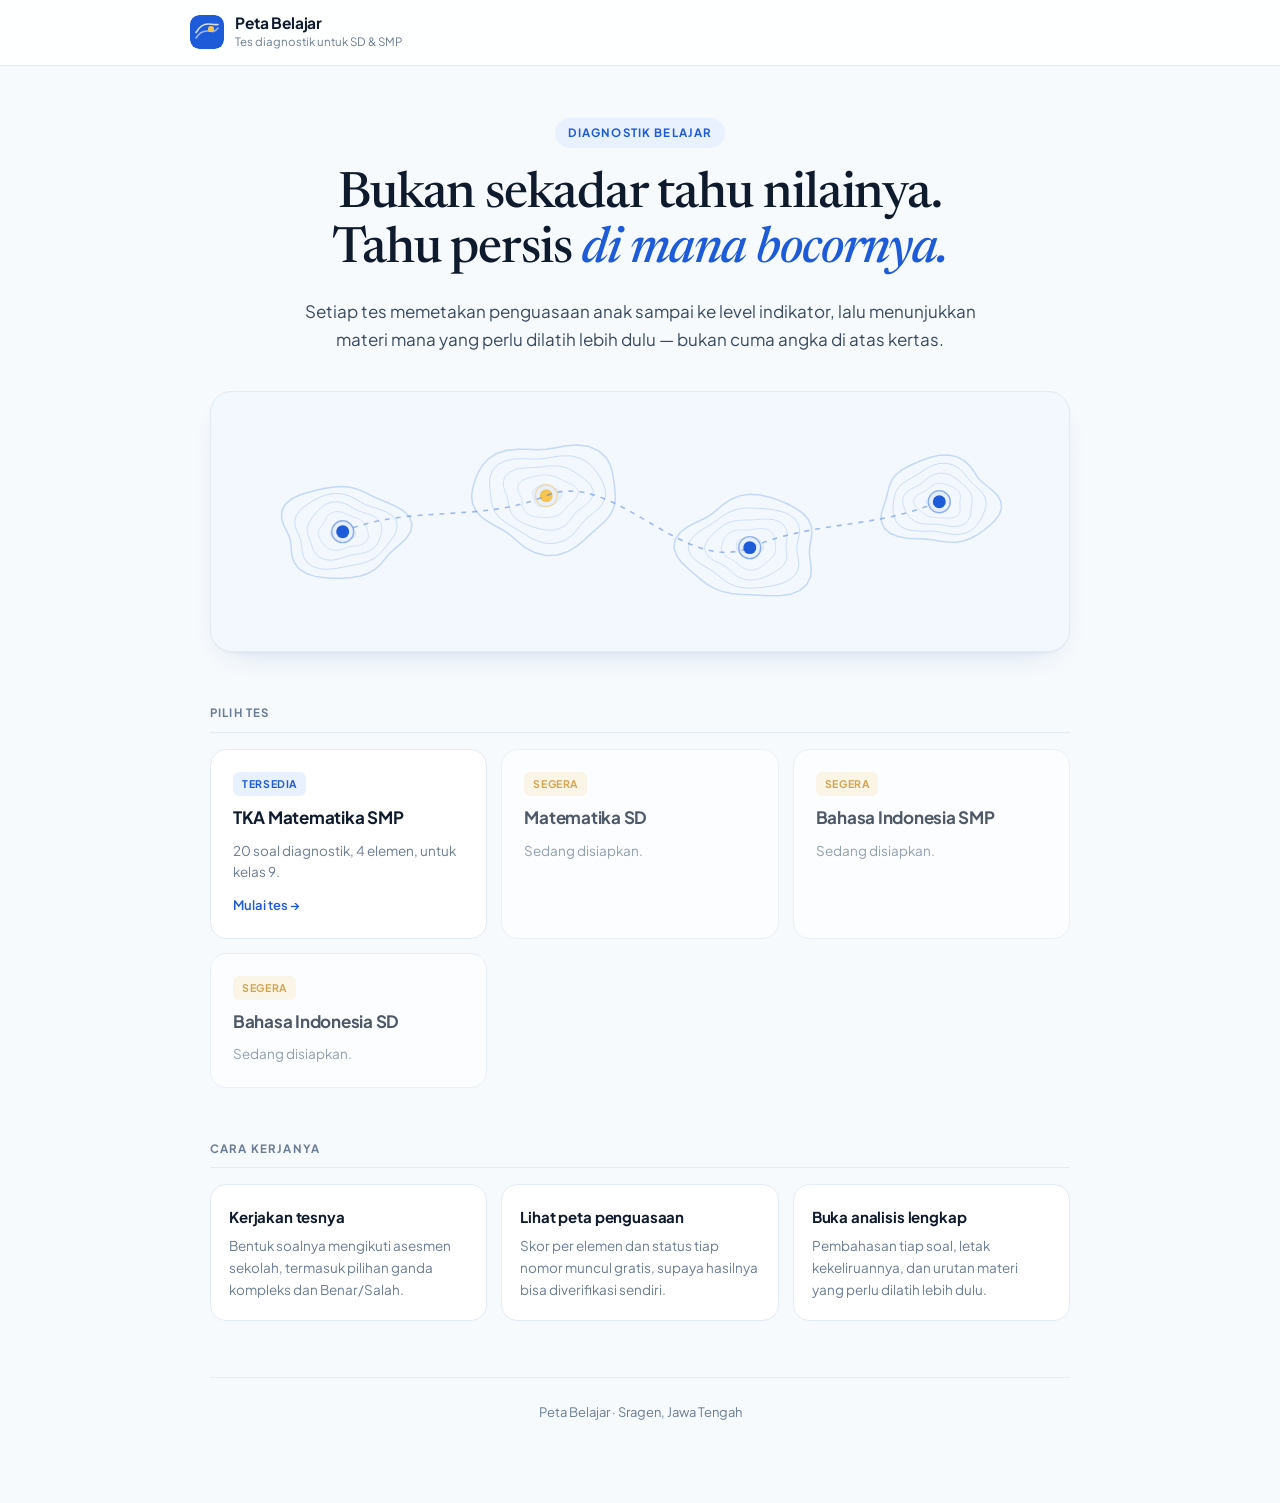
==== bindo-sd/index.html @ 5f3178ab "situs awal" ====
<!DOCTYPE html>
<html lang="id">
<head>
<meta charset="utf-8">
<meta name="viewport" content="width=device-width, initial-scale=1">
<title>Bahasa Indonesia SD — Peta Belajar</title>
<meta name="description" content="Tes diagnostik Bahasa Indonesia SD dari Peta Belajar.">
<meta property="og:type" content="website">
<meta property="og:title" content="Bahasa Indonesia SD — Peta Belajar">
<meta property="og:description" content="Bukan sekadar tahu nilainya. Tahu persis di mana bocornya.">
<meta property="og:image" content="https://petabelajar.my.id/og.png">
<link rel="icon" href="/favicon.svg">
<link rel="stylesheet" href="/gaya.css">
</head>
<body>
<!-- Halaman ini tidak perlu diubah. Semua pengaturan ada di /app.js -->
<div id="bingkaiProduk"></div>
<div id="memuat" hidden>
  <div class="putar" aria-hidden="true"></div>
  <p id="memuatTeks">Memuat&hellip;</p>
  <p class="darurat" id="darurat" hidden></p>
</div>
<div id="beranda"></div>
<script>window.TES = "bindo-sd";</script>
<script src="/app.js"></script>
</body>
</html>
---- gaya.css ----
:root {
    color-scheme: light;
    --dasar:#F6FAFD; --kartu:#FFFFFF; --tinta:#0F1B2D; --tinta-2:#3A4A60;
    --redup:#6B7C93; --garis:#E3EBF3; --garis-2:#C9D7E6;
    --biru:#1E5BD8; --biru-tua:#12357F; --biru-muda:#EAF1FE; --biru-kabut:#F3F7FE;
    --emas:#C98410; --emas-muda:#FDF4E0;
    --r:16px; --r-besar:22px;
    --naik:0 1px 2px rgba(15,27,45,.04), 0 12px 32px -20px rgba(18,53,127,.28);
  }
  * { box-sizing:border-box; }
  html, body { height:100%; }
  body {
    margin:0; background:var(--dasar); color:var(--tinta);
    font-family:"Plus Jakarta Sans", system-ui, -apple-system, sans-serif;
    font-size:15.5px; line-height:1.6; -webkit-font-smoothing:antialiased;
  }
  h1,h2,h3 { margin:0; text-wrap:balance; }
  p { margin:0; }
  a { color:inherit; }
  :focus-visible { outline:2.5px solid var(--biru); outline-offset:3px; border-radius:6px; }
  @media (prefers-reduced-motion: reduce) { * { transition:none !important; animation:none !important; } }

  /* ─── mode produk: bingkai penuh ─── */
  #bingkaiProduk { display:none; position:fixed; inset:0; background:var(--dasar); }
  #bingkaiProduk iframe { width:100%; height:100%; border:0; display:block; }
  #memuat {
    position:fixed; inset:0; display:grid; place-content:center; justify-items:center;
    gap:16px; background:var(--dasar); z-index:2; text-align:center; padding:24px;
  }
  #memuat.pergi, #memuat[hidden] { display:none !important; }
  .putar {
    width:34px; height:34px; border-radius:50%;
    border:3px solid var(--biru-muda); border-top-color:var(--biru);
    animation:putar .8s linear infinite;
  }
  @keyframes putar { to { transform:rotate(360deg); } }
  #memuat p { font-size:14px; color:var(--redup); }
  #memuat .darurat { font-size:13px; color:var(--redup); margin-top:4px; }
  #memuat .darurat a { color:var(--biru); font-weight:600; }

  /* ─── mode beranda ─── */
  #beranda { display:none; }
  .bingkai { max-width:900px; margin:0 auto; padding-left:20px; padding-right:20px; padding-block:0 80px; }

  .atas {
    background:rgba(255,255,255,.88); backdrop-filter:blur(12px);
    border-bottom:1px solid var(--garis); padding:14px 22px;
  }
  .atas .dalam { max-width:900px; margin:0 auto; display:flex; align-items:center; gap:11px; }
  .atas svg { width:34px; height:34px; flex:none; border-radius:9px; }
  .atas b { font-size:15.5px; font-weight:700; letter-spacing:-.01em; line-height:1.2; display:block; }
  .atas i { font-size:11.5px; color:var(--redup); font-style:normal; display:block; }

  .hero { padding-top:52px; text-align:center; }
  .kop {
    display:inline-flex; align-items:center; gap:8px; font-size:11.5px; font-weight:700;
    letter-spacing:.1em; text-transform:uppercase; color:var(--biru);
    background:var(--biru-muda); padding:6px 13px; border-radius:999px;
  }
  .hero h1 {
    font-family:Newsreader, Georgia, serif; font-weight:500;
    font-size:clamp(32px, 6vw, 50px); line-height:1.1; letter-spacing:-.022em; margin-top:20px;
  }
  .hero h1 em { font-style:italic; color:var(--biru); }
  .hero .lead { margin:20px auto 0; font-size:17px; color:var(--tinta-2); max-width:56ch; }
  @media (max-width:560px){ .hero { padding-top:32px; } .hero .lead { font-size:15.5px; } }

  .peta-hias {
    margin-top:38px; border-radius:var(--r-besar); overflow:hidden;
    border:1px solid var(--garis); background:var(--biru-kabut); box-shadow:var(--naik);
  }
  .peta-hias svg { display:block; width:100%; height:auto; }

  .judul-bagian {
    font-size:11.5px; font-weight:700; letter-spacing:.1em; text-transform:uppercase;
    color:var(--redup); margin:52px 0 16px; padding-bottom:9px; border-bottom:1px solid var(--garis);
  }

  .daftar { display:grid; grid-template-columns:repeat(auto-fit, minmax(250px,1fr)); gap:14px; }
  .produk {
    display:flex; flex-direction:column; gap:8px; text-decoration:none;
    background:var(--kartu); border:1px solid var(--garis); border-radius:var(--r);
    padding:22px; transition:border-color .15s, box-shadow .15s, transform .15s;
  }
  a.produk:hover { border-color:var(--biru); box-shadow:var(--naik); transform:translateY(-2px); }
  .produk .tanda {
    align-self:flex-start; font-size:10.5px; font-weight:700; letter-spacing:.06em;
    text-transform:uppercase; padding:4px 9px; border-radius:6px;
  }
  .tanda-aktif { background:var(--biru-muda); color:var(--biru); }
  .tanda-segera { background:var(--emas-muda); color:var(--emas); }
  .produk h3 { font-size:17px; font-weight:700; letter-spacing:-.015em; }
  .produk p { font-size:13.5px; color:var(--redup); }
  .produk .tuju { font-size:13px; font-weight:600; color:var(--biru); margin-top:4px; }
  .produk.mati { opacity:.72; }

  .tiga-poin { display:grid; grid-template-columns:repeat(3,1fr); gap:14px; }
  @media (max-width:640px){ .tiga-poin { grid-template-columns:1fr; } }
  .poin { background:var(--kartu); border:1px solid var(--garis); border-radius:var(--r); padding:20px 18px; }
  .poin h3 { font-size:15px; font-weight:700; letter-spacing:-.01em; margin-bottom:6px; }
  .poin p { font-size:13.5px; color:var(--redup); }

  .kaki { margin-top:56px; padding-top:24px; border-top:1px solid var(--garis);
          font-size:13px; color:var(--redup); text-align:center; }
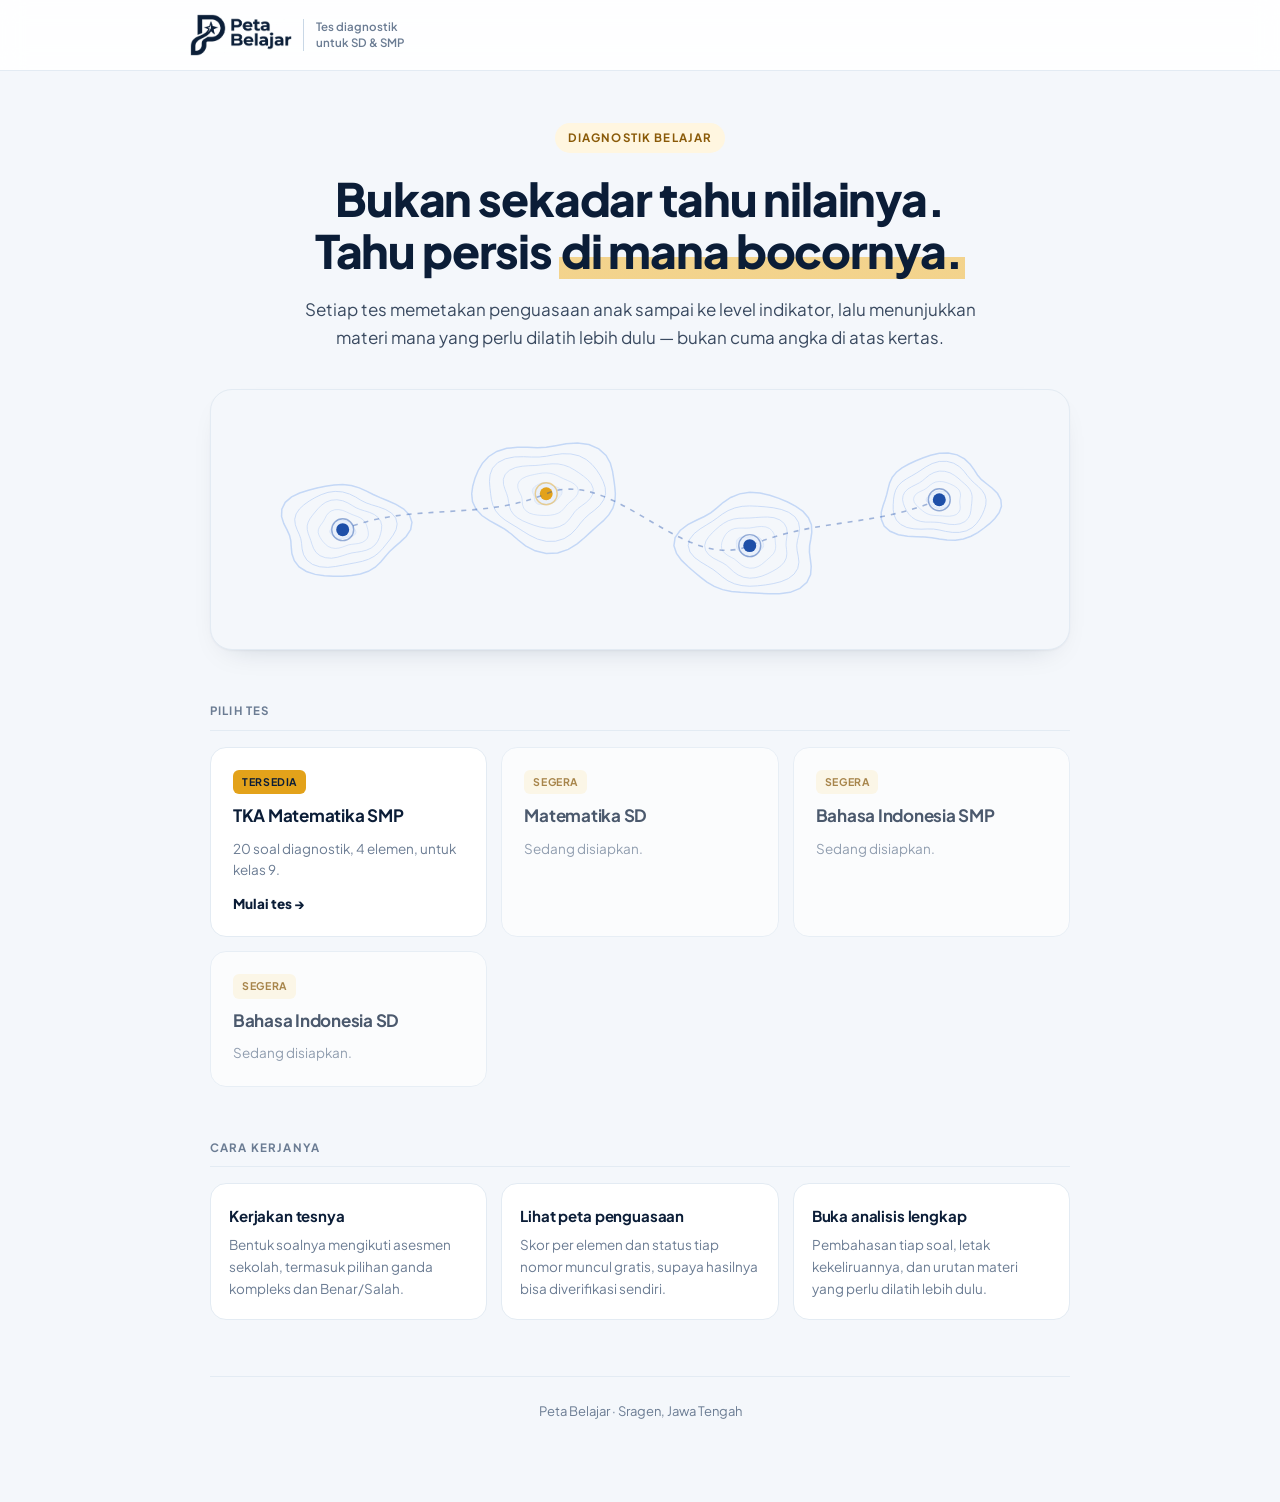
==== commit a94131fc: "Add files via upload" ====
--- a/bindo-sd/index.html
+++ b/bindo-sd/index.html
@@ -9,8 +9,9 @@
 <meta property="og:title" content="Bahasa Indonesia SD — Peta Belajar">
 <meta property="og:description" content="Bukan sekadar tahu nilainya. Tahu persis di mana bocornya.">
 <meta property="og:image" content="https://petabelajar.my.id/og.png">
-<link rel="icon" href="/favicon.svg">
-<link rel="stylesheet" href="/gaya.css">
+<link rel="icon" type="image/png" href="/favicon.png">
+<link rel="apple-touch-icon" href="/apple-touch-icon.png">
+<link rel="stylesheet" href="../gaya.css">
 </head>
 <body>
 <!-- Halaman ini tidak perlu diubah. Semua pengaturan ada di /app.js -->
@@ -22,6 +23,6 @@
 </div>
 <div id="beranda"></div>
 <script>window.TES = "bindo-sd";</script>
-<script src="/app.js"></script>
+<script src="../app.js"></script>
 </body>
 </html>
--- a/gaya.css
+++ b/gaya.css
@@ -1,11 +1,11 @@
 :root {
     color-scheme: light;
-    --dasar:#F6FAFD; --kartu:#FFFFFF; --tinta:#0F1B2D; --tinta-2:#3A4A60;
+    --dasar:#F4F7FB; --kartu:#FFFFFF; --tinta:#0B1D37; --tinta-2:#3A4A60;
     --redup:#6B7C93; --garis:#E3EBF3; --garis-2:#C9D7E6;
-    --biru:#1E5BD8; --biru-tua:#12357F; --biru-muda:#EAF1FE; --biru-kabut:#F3F7FE;
-    --emas:#C98410; --emas-muda:#FDF4E0;
+    --biru:#1E4FA8; --biru-tua:#0B1D37; --biru-muda:#E8EEF8; --biru-kabut:#F4F7FB;
+    --emas:#8A5A08; --emas-muda:#FFF6E0; --emas-cerah:#E3A21A; --navy:#0B1D37;
     --r:16px; --r-besar:22px;
-    --naik:0 1px 2px rgba(15,27,45,.04), 0 12px 32px -20px rgba(18,53,127,.28);
+    --naik:0 1px 2px rgba(15,27,45,.04), 0 12px 32px -20px rgba(11,29,55,.26);
   }
   * { box-sizing:border-box; }
   html, body { height:100%; }
@@ -47,21 +47,23 @@
     border-bottom:1px solid var(--garis); padding:14px 22px;
   }
   .atas .dalam { max-width:900px; margin:0 auto; display:flex; align-items:center; gap:11px; }
-  .atas svg { width:34px; height:34px; flex:none; border-radius:9px; }
+  .atas .logo-pb { height:42px; width:auto; flex:none; display:block; }
+  .atas .sub-merek { font-size:11.5px; line-height:1.35; color:var(--redup); font-weight:600; padding-left:12px; border-left:1px solid var(--garis-2); }
+  @media (max-width:430px){ .atas .logo-pb { height:38px; } }
   .atas b { font-size:15.5px; font-weight:700; letter-spacing:-.01em; line-height:1.2; display:block; }
   .atas i { font-size:11.5px; color:var(--redup); font-style:normal; display:block; }
 
   .hero { padding-top:52px; text-align:center; }
   .kop {
     display:inline-flex; align-items:center; gap:8px; font-size:11.5px; font-weight:700;
-    letter-spacing:.1em; text-transform:uppercase; color:var(--biru);
-    background:var(--biru-muda); padding:6px 13px; border-radius:999px;
+    letter-spacing:.1em; text-transform:uppercase; color:var(--emas);
+    background:var(--emas-muda); padding:6px 13px; border-radius:999px;
   }
   .hero h1 {
-    font-family:Newsreader, Georgia, serif; font-weight:500;
-    font-size:clamp(32px, 6vw, 50px); line-height:1.1; letter-spacing:-.022em; margin-top:20px;
+    font-family:"Plus Jakarta Sans", system-ui, sans-serif; font-weight:800;
+    font-size:clamp(30px, 5.6vw, 46px); line-height:1.12; letter-spacing:-.025em; margin-top:20px;
   }
-  .hero h1 em { font-style:italic; color:var(--biru); }
+  .hero h1 em { font-style:normal; background:linear-gradient(transparent 62%, rgba(242,182,50,.55) 62%); padding:0 2px; }
   .hero .lead { margin:20px auto 0; font-size:17px; color:var(--tinta-2); max-width:56ch; }
   @media (max-width:560px){ .hero { padding-top:32px; } .hero .lead { font-size:15.5px; } }
 
@@ -82,16 +84,16 @@
     background:var(--kartu); border:1px solid var(--garis); border-radius:var(--r);
     padding:22px; transition:border-color .15s, box-shadow .15s, transform .15s;
   }
-  a.produk:hover { border-color:var(--biru); box-shadow:var(--naik); transform:translateY(-2px); }
+  a.produk:hover { border-color:var(--navy); box-shadow:var(--naik); transform:translateY(-2px); }
   .produk .tanda {
     align-self:flex-start; font-size:10.5px; font-weight:700; letter-spacing:.06em;
     text-transform:uppercase; padding:4px 9px; border-radius:6px;
   }
-  .tanda-aktif { background:var(--biru-muda); color:var(--biru); }
+  .tanda-aktif { background:var(--emas-cerah); color:var(--navy); }
   .tanda-segera { background:var(--emas-muda); color:var(--emas); }
   .produk h3 { font-size:17px; font-weight:700; letter-spacing:-.015em; }
   .produk p { font-size:13.5px; color:var(--redup); }
-  .produk .tuju { font-size:13px; font-weight:600; color:var(--biru); margin-top:4px; }
+  .produk .tuju { font-size:13.5px; font-weight:800; color:var(--navy); margin-top:4px; }
   .produk.mati { opacity:.72; }
 
   .tiga-poin { display:grid; grid-template-columns:repeat(3,1fr); gap:14px; }
